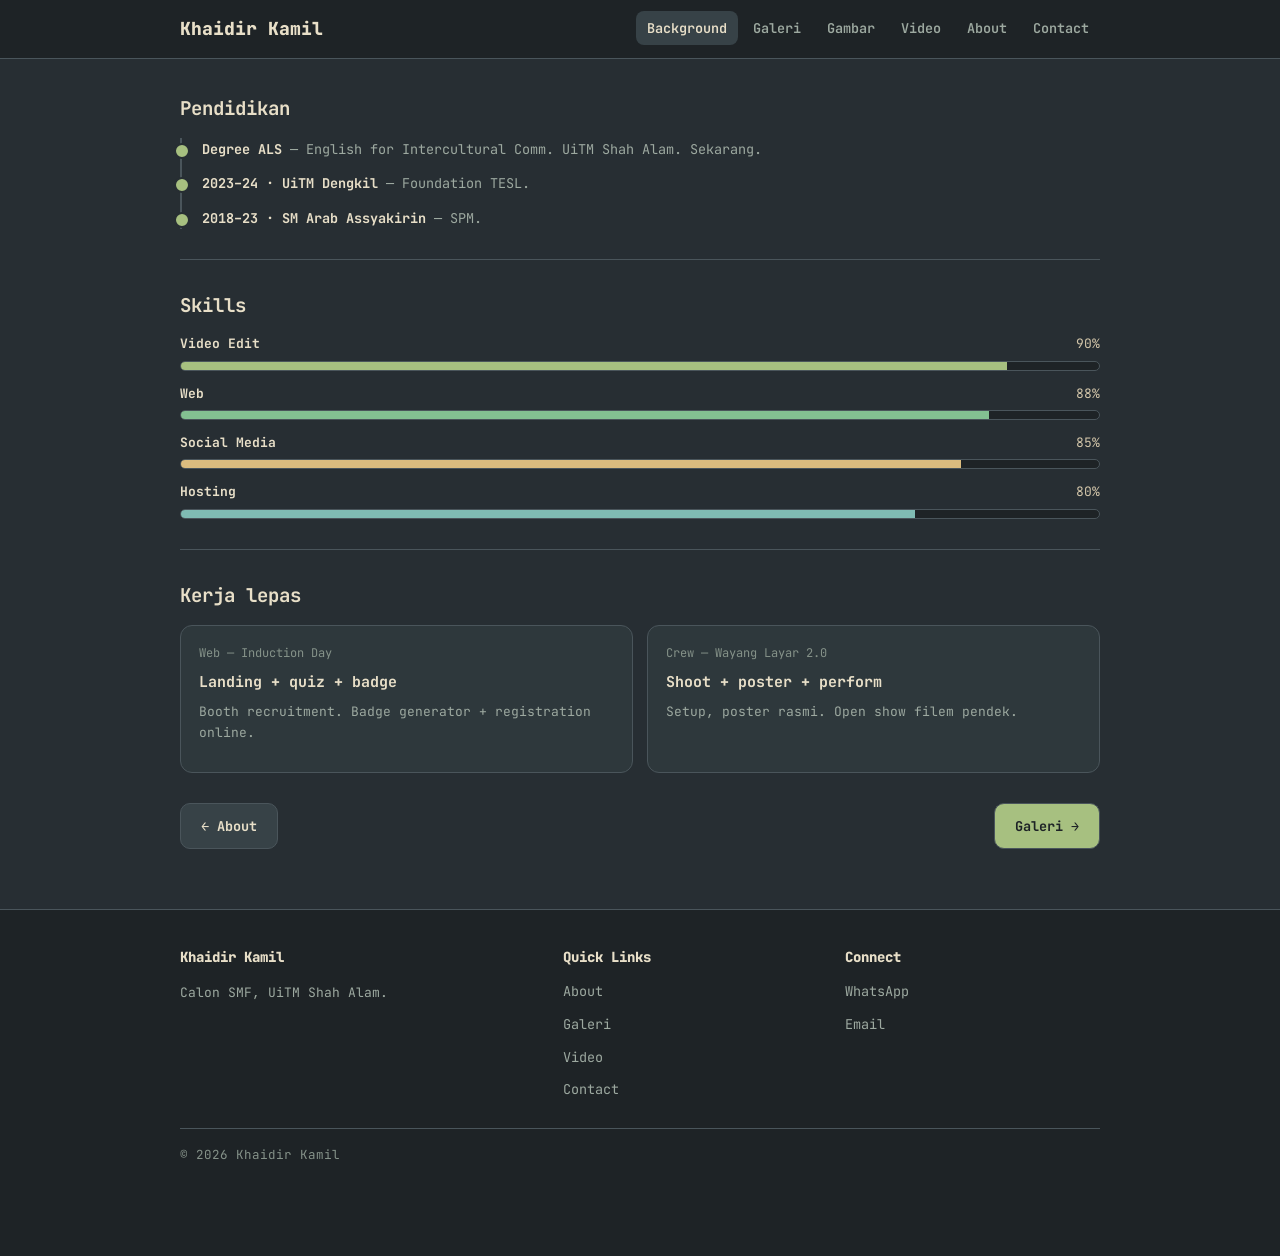
==== tentang.html @ 4078ffa3 "SMF portfolio deck" ====
<!DOCTYPE html>
<html lang="ms">
<head>
<meta charset="UTF-8" />
<meta name="viewport" content="width=device-width, initial-scale=1.0, viewport-fit=cover" />
<title>Background — Khaidir Kamil</title>
<link rel="preconnect" href="https://fonts.googleapis.com">
<link rel="preconnect" href="https://fonts.gstatic.com" crossorigin>
<link href="https://fonts.googleapis.com/css2?family=JetBrains+Mono:wght@400;500;700;800&display=swap" rel="stylesheet">
<link rel="stylesheet" href="styles.css">
</head>
<body>
<a href="#main-content" class="skip-link">Skip to main content</a>
<header class="header">
  <div class="wrap">
    <a href="index.html" class="header__title">Khaidir Kamil</a>
    <nav aria-label="Primary navigation">
      <ul class="menu__list">
        <li><a href="tentang.html" class="menu__list__item__link active">Background</a></li>
        <li><a href="galeri.html" class="menu__list__item__link">Galeri</a></li>
        <li><a href="gambar.html" class="menu__list__item__link">Gambar</a></li>
        <li><a href="video.html" class="menu__list__item__link">Video</a></li>
        <li><a href="index.html" class="menu__list__item__link">About</a></li>
        <li><a href="hubungi.html" class="menu__list__item__link">Contact</a></li>
      </ul>
    </nav>
  </div>
</header>
<main id="main-content">
<section class="single"><div class="wrap"><article class="single-post">
  <h4>Pendidikan</h4>
  <div class="timeline">
    <div class="t-item"><b>Degree ALS</b> — English for Intercultural Comm. UiTM Shah Alam. Sekarang.</div>
    <div class="t-item"><b>2023–24 · UiTM Dengkil</b> — Foundation TESL.</div>
    <div class="t-item"><b>2018–23 · SM Arab Assyakirin</b> — SPM.</div>
  </div>
  <hr>
  <h4>Skills</h4>
  <div class="skill"><div class="skill-top"><b>Video Edit</b><span>90%</span></div><div class="bar"><i data-w="90%"></i></div></div>
  <div class="skill"><div class="skill-top"><b>Web</b><span>88%</span></div><div class="bar"><i data-w="88%" class="aqua"></i></div></div>
  <div class="skill"><div class="skill-top"><b>Social Media</b><span>85%</span></div><div class="bar"><i data-w="85%" class="yellow"></i></div></div>
  <div class="skill"><div class="skill-top"><b>Hosting</b><span>80%</span></div><div class="bar"><i data-w="80%" class="blue"></i></div></div>
  <hr>
  <div class="section-header"><h4>Kerja lepas</h4></div>
  <div class="card-grid">
    <div class="card"><div class="card__meta">Web — Induction Day</div><div class="card__title">Landing + quiz + badge</div><div class="card__description">Booth recruitment. Badge generator + registration online.</div></div>
    <div class="card"><div class="card__meta">Crew — Wayang Layar 2.0</div><div class="card__title">Shoot + poster + perform</div><div class="card__description">Setup, poster rasmi. Open show filem pendek.</div></div>
  </div>
  <div class="page-nav">
    <a class="btn ghost" href="index.html">← About</a>
    <a class="btn" href="galeri.html">Galeri →</a>
  </div>
</article></div></section>
</main>
<footer class="footer"><div class="wrap">
  <div class="footer__grid">
    <div><p class="footer__heading">Khaidir Kamil</p><p class="footer__text">Calon SMF, UiTM Shah Alam.</p></div>
    <div><p class="footer__heading">Quick Links</p><ul class="footer__links"><li><a href="index.html">About</a></li><li><a href="galeri.html">Galeri</a></li><li><a href="video.html">Video</a></li><li><a href="hubungi.html">Contact</a></li></ul></div>
    <div><p class="footer__heading">Connect</p><ul class="footer__links"><li><a href="https://wa.me/60176803558">WhatsApp</a></li><li><a href="mailto:kamilabdulkarim22@gmail.com">Email</a></li></ul></div>
  </div>
  <div class="footer__bottom"><span>© 2026 Khaidir Kamil</span></div>
</div></footer>
<div class="m-cta"><a class="btn" href="hubungi.html">Hubungi saya →</a></div>
<script src="site.js"></script>
</body>
</html>
---- styles.css ----
:root{
  --bg-dim:#1e2326; --bg:#272e33; --surface:#2e383c; --surface2:#374247; --surface3:#404c51;
  --border:#4a555b; --text:#d3c6aa; --text-bright:#e8dfc8;
  --muted:#9da9a0; --muted2:#859289;
  --green:#a7c080; --aqua:#83c092; --blue:#7fbbb3;
  --yellow:#dbbc7f; --orange:#e69875; --red:#e67e80; --purple:#d699b6;
}
*{box-sizing:border-box}
html{scroll-behavior:smooth}
body{
  margin:0;color:var(--text);
  font-family:"JetBrains Mono",ui-monospace,Menlo,monospace;
  background:var(--bg);
  font-size:15px;line-height:1.65;overflow-x:hidden;
}
::selection{background:var(--green);color:var(--bg-dim)}
a{color:var(--green)}
h1,h2,h3,h4{font-family:"JetBrains Mono",ui-monospace,monospace;color:var(--text-bright)}
.wrap{max-width:960px;margin:0 auto;padding:0 20px}
.skip-link{position:absolute;left:-999px}
.skip-link:focus{left:12px;top:12px;background:var(--green);color:var(--bg-dim);padding:8px 14px;z-index:99}

/* header — like andlukyane: title left, nav right */
.header{border-bottom:1px solid var(--border);background:var(--bg-dim);position:sticky;top:0;z-index:40}
.header .wrap{display:flex;align-items:center;gap:20px;padding-top:14px;padding-bottom:14px}
.header__title{font-weight:800;font-size:18px;color:var(--text-bright);text-decoration:none;margin-right:auto}
.menu__list{list-style:none;display:flex;gap:4px;margin:0;padding:0;flex-wrap:wrap}
.menu__list__item__link{color:var(--muted);text-decoration:none;font-size:13.5px;font-weight:600;padding:8px 11px;border-radius:8px}
.menu__list__item__link:hover,.menu__list__item__link.active{color:var(--text-bright);background:var(--surface2)}

/* hero banner — full-bleed image + overlay, title + subtitle */
.hero{position:relative;border-bottom:1px solid var(--border)}
.hero__media{position:relative;height:300px;overflow:hidden}
.hero__media img{width:100%;height:100%;object-fit:cover;display:block;filter:saturate(.85)}
.hero__overlay{position:absolute;inset:0;background:linear-gradient(180deg,rgba(30,35,38,.25),rgba(30,35,38,.88))}
.hero__text{position:absolute;left:0;right:0;bottom:0}
.hero__text .wrap{padding-bottom:26px}
.hero__text h1{margin:0;font-size:clamp(32px,5vw,48px)}
.hero__text p{margin:6px 0 0;color:var(--text);font-size:14.5px;max-width:60ch}

/* article */
.single{padding:34px 0 20px}
.single-post p{margin:0 0 14px}
.intro-img{float:right;width:38%;max-width:300px;margin:0 0 14px 18px;border-radius:10px;border:1px solid var(--border)}
@media(max-width:700px){.intro-img{float:none;width:100%;max-width:100%;margin:0 0 14px}}
.badge-row{display:flex;gap:8px;flex-wrap:wrap;margin:16px 0}
.badge-pill{font-size:12px;font-weight:700;padding:6px 13px;border-radius:100px;background:var(--surface2);border:1px solid var(--border);color:var(--text)}
.badge-pill.green{background:rgba(167,192,128,.14);border-color:rgba(167,192,128,.45);color:var(--green)}
.badge-pill.yellow{background:rgba(219,188,127,.12);border-color:rgba(219,188,127,.45);color:var(--yellow)}
hr{border:none;border-top:1px solid var(--border);margin:30px 0}
h4{font-size:19px;margin:0 0 10px}
.section-header{display:flex;align-items:baseline;justify-content:space-between;gap:12px;margin:26px 0 14px}
.section-header h4{margin:0}
.section-header__link{font-size:13px;font-weight:700;white-space:nowrap}

/* cards */
.card-scroll{display:grid;grid-auto-flow:column;grid-auto-columns:minmax(250px,320px);gap:14px;overflow-x:auto;padding-bottom:10px}
.card-grid{display:grid;grid-template-columns:repeat(2,1fr);gap:14px}
.card-grid--3{grid-template-columns:repeat(3,1fr)}
@media(max-width:700px){.card-grid,.card-grid--3{grid-template-columns:1fr}}
.card{display:block;background:var(--surface);border:1px solid var(--border);border-radius:12px;padding:18px;text-decoration:none;transition:.2s;color:var(--text)}
a.card:hover{border-color:var(--green);transform:translateY(-2px)}
.card__meta{font-size:12px;color:var(--muted2);margin-bottom:6px}
.card__title{font-size:15px;font-weight:700;color:var(--text-bright);margin-bottom:6px}
.card__description{font-size:13px;color:var(--muted);margin-bottom:10px}
.card__tags{display:flex;gap:6px;flex-wrap:wrap}
.tag-chip{font-size:11px;font-weight:700;padding:3px 10px;border-radius:100px;background:var(--bg-dim);border:1px solid var(--border);color:var(--muted)}

/* media slots */
.media{border:1px solid var(--border);background:var(--bg-dim);border-radius:12px;overflow:hidden;position:relative}
.media img,.media video{width:100%;height:220px;object-fit:cover;display:block}
.media.portrait img{height:300px}
.media-body{padding:12px 14px}
.media-body strong{font-size:13px;display:block;color:var(--text-bright);margin-bottom:4px}
.media-body span{font-size:12.5px;color:var(--muted);display:block}
.media-badge{position:absolute;top:10px;left:10px;font-size:10.5px;font-weight:800;letter-spacing:.06em;padding:5px 11px;border-radius:100px}
.media-badge.mock{background:#f5f0e1;color:#272e33}
.media-badge.video{background:var(--red);color:#fff}
.replace-box{margin-top:14px;border:1.5px dashed rgba(167,192,128,.45);background:rgba(167,192,128,.07);padding:12px 14px;font-size:12.5px;border-radius:10px}
.replace-box code{background:var(--bg-dim);padding:2px 7px;color:var(--yellow);border-radius:6px}

/* skills + timeline */
.skill{margin:12px 0}
.skill-top{display:flex;justify-content:space-between;font-size:13px;margin-bottom:6px}
.skill-top b{color:var(--text-bright)}
.bar{height:10px;background:var(--bg-dim);border:1px solid var(--border);border-radius:100px;overflow:hidden}
.bar i{display:block;height:100%;background:var(--green);width:0;transition:width 1.2s ease}
.bar i.aqua{background:var(--aqua)} .bar i.yellow{background:var(--yellow)} .bar i.blue{background:var(--blue)}
.timeline{margin:14px 0 0;padding-left:20px;border-left:2px solid var(--border);display:grid;gap:12px}
.t-item{position:relative;font-size:13.5px;color:var(--muted)}
.t-item::before{content:"";position:absolute;left:-28px;top:5px;width:12px;height:12px;border-radius:50%;background:var(--green);border:2px solid var(--bg)}
.t-item b{color:var(--text-bright)}

/* compare + faq */
.compare{margin-top:16px;border:1px solid var(--border);background:var(--surface);border-radius:12px;overflow:hidden;overflow-x:auto}
table{width:100%;border-collapse:collapse;font-size:13.5px;min-width:520px}
th,td{padding:12px 16px;text-align:left;border-bottom:1px solid var(--border)}
th{background:var(--surface2);font-size:11.5px;text-transform:uppercase;letter-spacing:.06em;color:var(--muted)}
tr:last-child td{border-bottom:none}
td.us{color:var(--green);font-weight:700}
td.them{color:var(--muted)}
.faq{display:grid;gap:10px;margin-top:14px}
details{background:var(--surface);border:1px solid var(--border);border-radius:10px;padding:15px 18px}
summary{cursor:pointer;font-weight:700;font-size:14px;color:var(--text-bright)}
details p{color:var(--muted);font-size:13.5px;margin:8px 0 2px}

/* buttons */
.btn{display:inline-block;border:1px solid var(--border);padding:11px 20px;border-radius:10px;font:inherit;font-weight:700;font-size:13.5px;text-decoration:none;background:var(--green);color:var(--bg-dim)}
.btn:hover{filter:brightness(1.07)}
.btn.ghost{background:var(--surface2);color:var(--text-bright)}
.cta-row{display:flex;gap:10px;flex-wrap:wrap;margin-top:18px}

/* footer — 3 columns like andlukyane */
.footer{border-top:1px solid var(--border);background:var(--bg-dim);padding:36px 0 90px;margin-top:30px}
.footer__grid{display:grid;grid-template-columns:1.4fr 1fr 1fr;gap:26px}
@media(max-width:700px){.footer__grid{grid-template-columns:1fr}}
.footer__heading{font-weight:800;color:var(--text-bright);margin:0 0 10px;font-size:14px}
.footer__text{font-size:13px;color:var(--muted)}
.footer__links{list-style:none;margin:0;padding:0;display:grid;gap:8px}
.footer__links a{color:var(--muted);text-decoration:none;font-size:13.5px}
.footer__links a:hover{color:var(--text-bright)}
.footer__bottom{margin-top:26px;padding-top:16px;border-top:1px solid var(--border);font-size:12.5px;color:var(--muted2)}
.rv{opacity:0;transform:translateY(20px);transition:opacity .55s ease,transform .55s ease}
.rv.in{opacity:1;transform:none}
.m-cta{display:none}
.lightbox{position:fixed;inset:0;background:rgba(30,35,38,.92);display:none;place-items:center;z-index:200;padding:20px}
.lightbox.open{display:grid}
.lightbox img{max-width:min(900px,95vw);max-height:85vh;border-radius:12px;border:1px solid var(--border)}
.page-nav{display:flex;justify-content:space-between;gap:10px;margin:30px 0 10px;flex-wrap:wrap}
@media(max-width:900px){
  .menu__list{display:none}
  .m-cta{display:block;position:fixed;z-index:50;bottom:0;left:0;right:0;padding:12px 16px calc(12px + env(safe-area-inset-bottom));background:rgba(30,35,38,.96);border-top:1px solid var(--border)}
  .m-cta .btn{display:block;text-align:center}
  .footer{padding-bottom:120px}
}
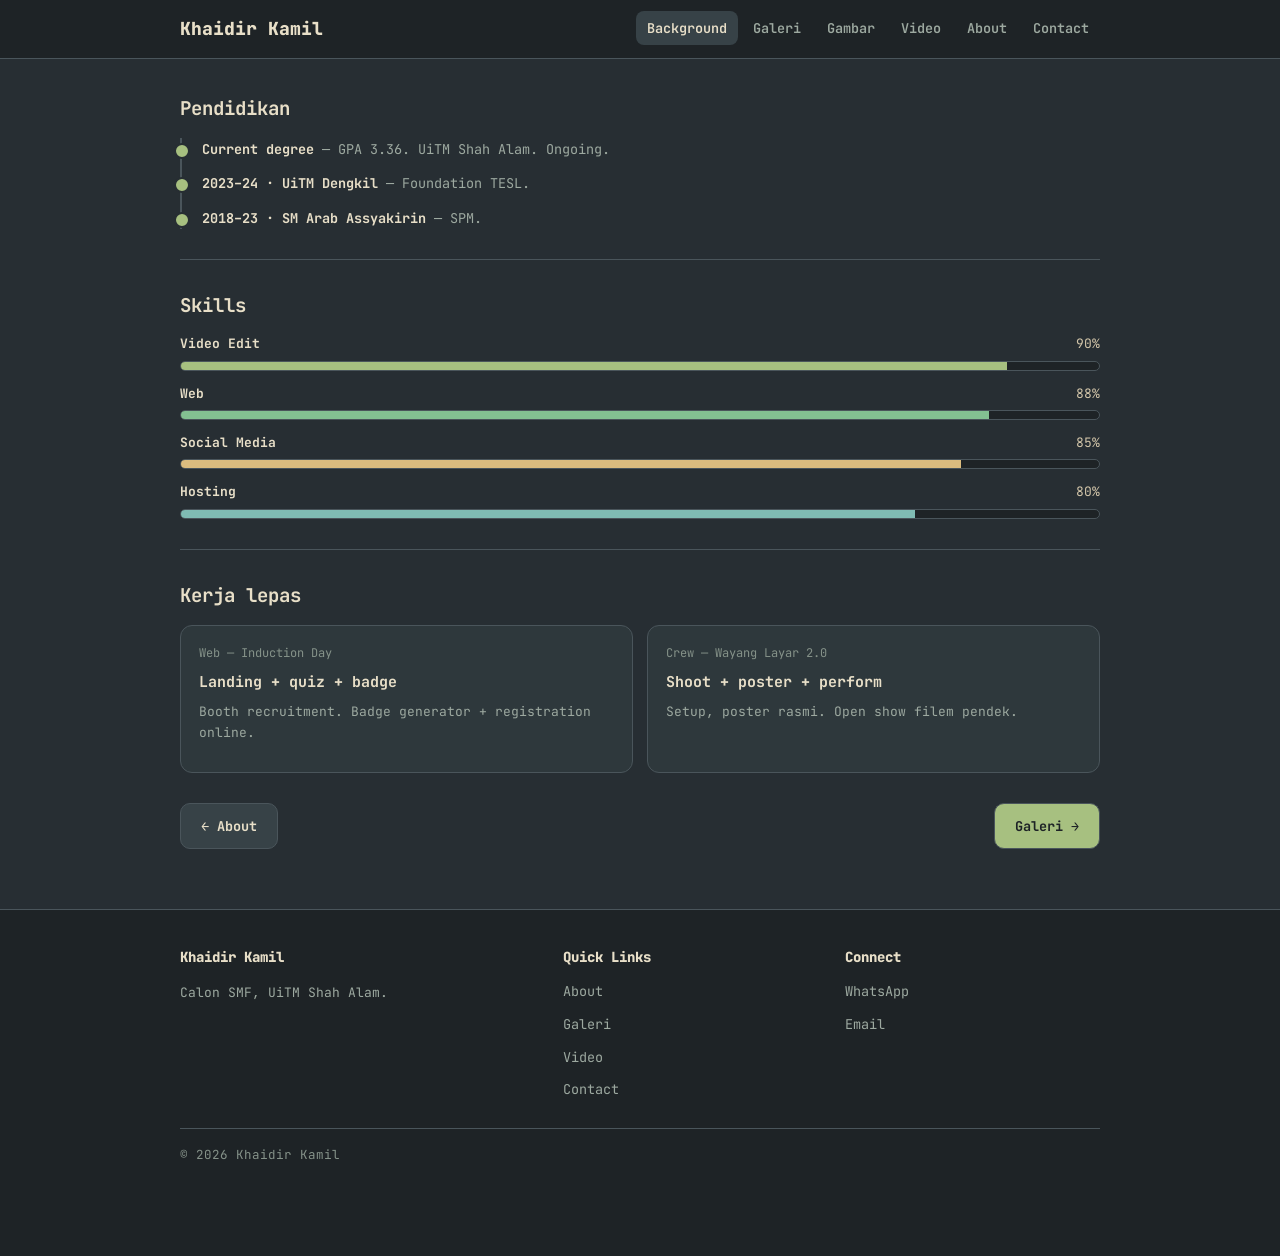
==== commit a17b3c61: "Fix current degree GPA to 3.36" ====
--- a/tentang.html
+++ b/tentang.html
@@ -30,7 +30,7 @@
 <section class="single"><div class="wrap"><article class="single-post">
   <h4>Pendidikan</h4>
   <div class="timeline">
-    <div class="t-item"><b>Degree ALS</b> — English for Intercultural Comm. UiTM Shah Alam. Sekarang.</div>
+    <div class="t-item"><b>Current degree</b> — GPA 3.36. UiTM Shah Alam. Ongoing.</div>
     <div class="t-item"><b>2023–24 · UiTM Dengkil</b> — Foundation TESL.</div>
     <div class="t-item"><b>2018–23 · SM Arab Assyakirin</b> — SPM.</div>
   </div>
